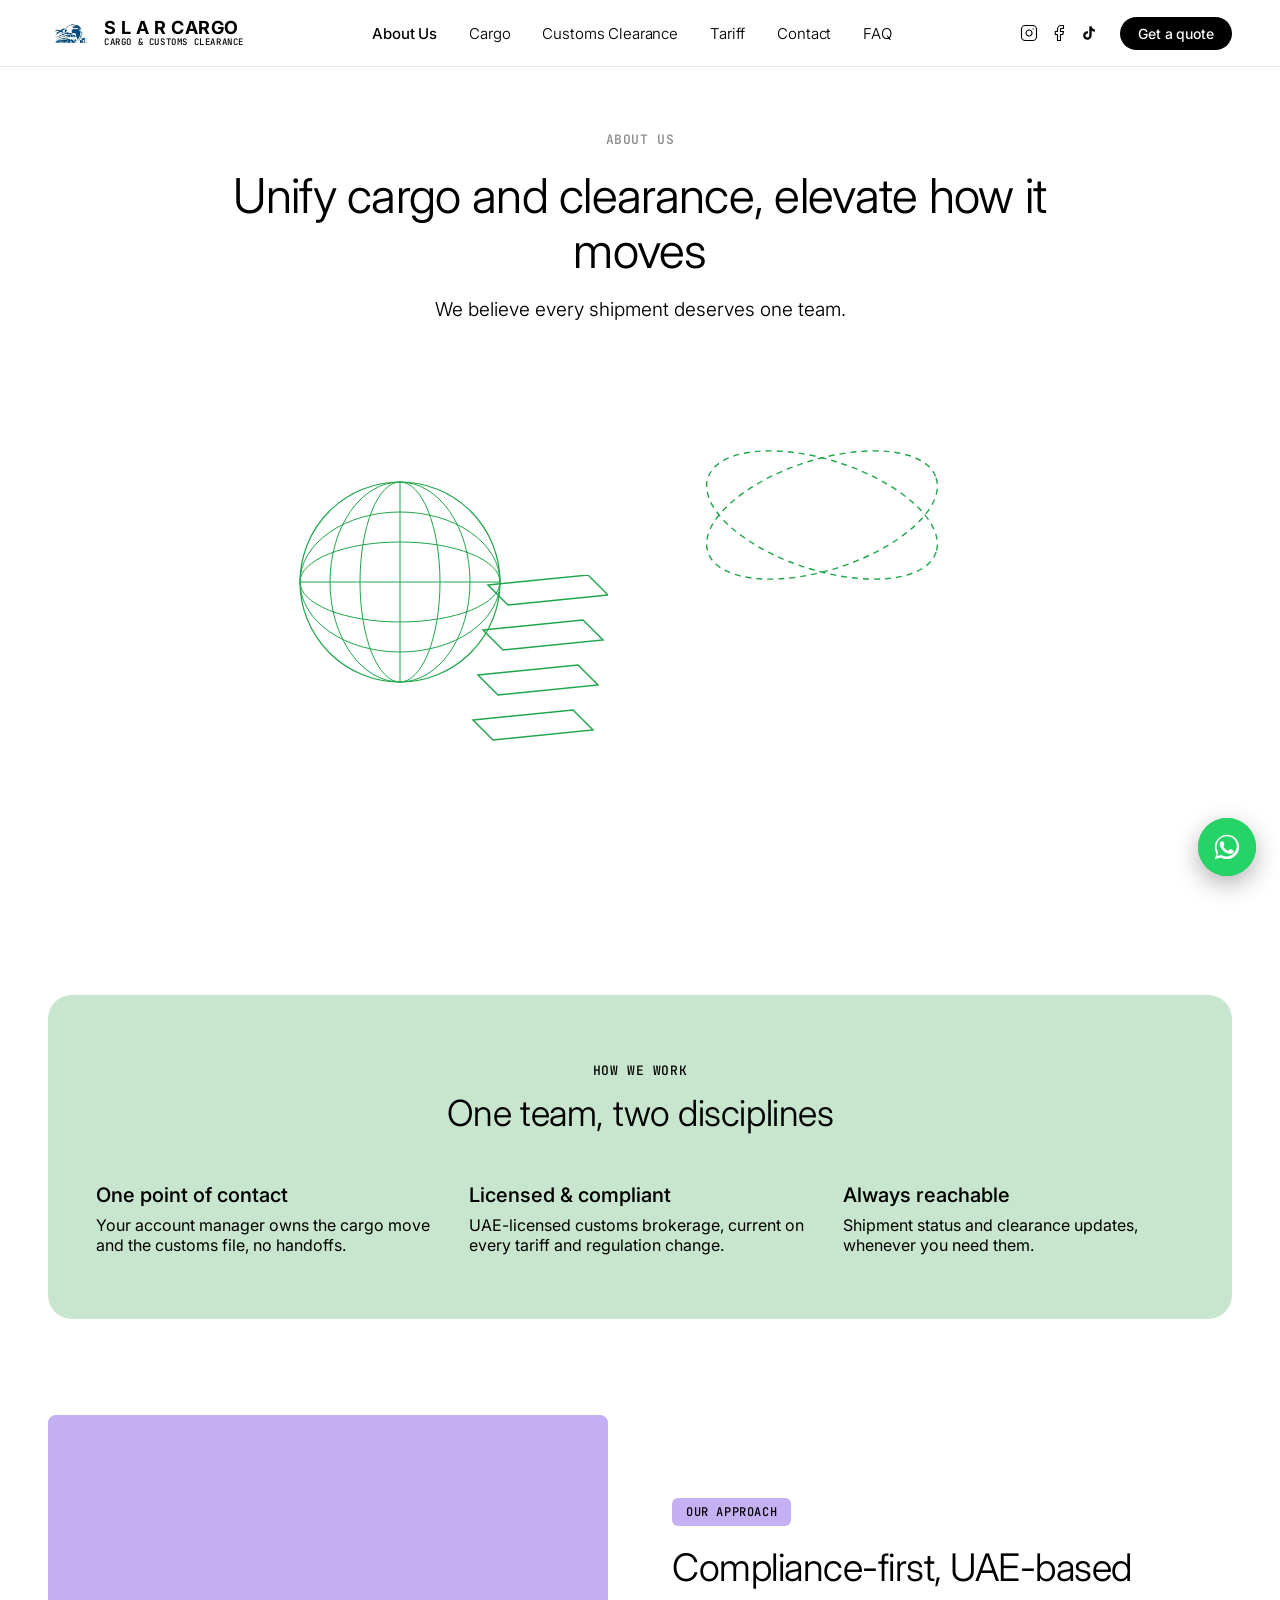
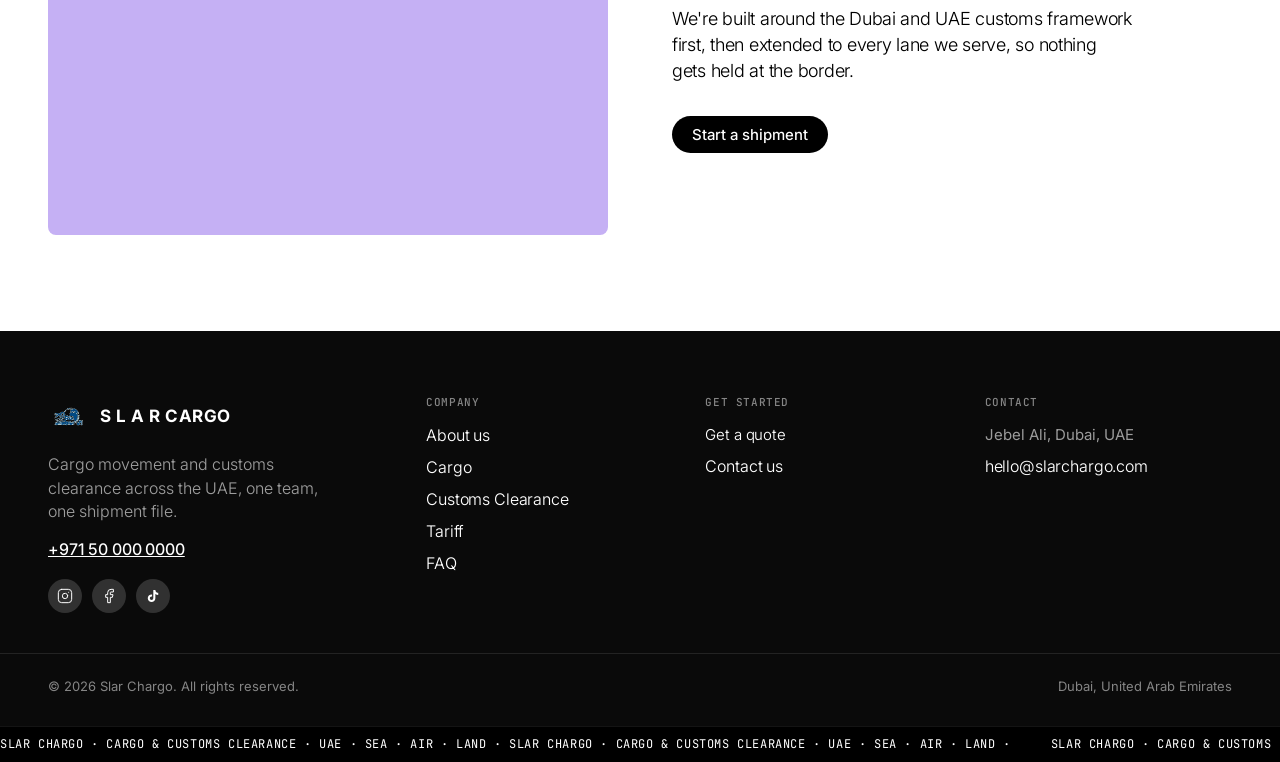
==== about.html @ 26d79491 "Slar Chargo — cargo & customs clearance site (Dubai, UAE) Static conversion of the Slar Chargo desig" ====
<!DOCTYPE html>
<html lang="en">
<head>
<meta charset="utf-8">
<meta name="viewport" content="width=device-width, initial-scale=1">
<meta http-equiv="X-UA-Compatible" content="IE=edge">

<title>About Slar Chargo | UAE Cargo &amp; Customs Clearance Company</title>
<meta name="description" content="Learn how Slar Chargo unifies cargo movement and customs clearance for shippers across Dubai and the UAE, with one point of contact for every shipment.">
<meta name="keywords" content="about Slar Chargo, UAE cargo company, Dubai customs clearance company, freight forwarder Dubai, logistics company UAE">
<meta name="author" content="Slar Chargo">
<meta name="robots" content="index, follow, max-image-preview:large, max-snippet:-1">
<meta name="googlebot" content="index, follow, max-image-preview:large">
<meta name="bingbot" content="index, follow">
<link rel="canonical" href="https://slarcargo.com/about.html">

<meta name="geo.region" content="AE-DU">
<meta name="geo.placename" content="Dubai, United Arab Emirates">
<meta name="theme-color" content="#ffffff">
<meta name="apple-mobile-web-app-title" content="Slar Chargo">
<meta name="format-detection" content="telephone=yes">

<meta property="og:site_name" content="Slar Chargo">
<meta property="og:type" content="website">
<meta property="og:title" content="About Slar Chargo | UAE Cargo &amp; Customs Clearance Company">
<meta property="og:description" content="One team, one shipment file: cargo movement and customs clearance across the UAE.">
<meta property="og:url" content="https://slarcargo.com/about.html">
<meta property="og:image" content="https://slarcargo.com/assets/slar-cargo-icon.png">
<meta name="twitter:card" content="summary_large_image">
<meta name="twitter:title" content="About Slar Chargo | UAE Cargo &amp; Customs Clearance">
<meta name="twitter:description" content="One team, one shipment file — cargo and customs clearance across the UAE.">
<meta name="twitter:image" content="https://slarcargo.com/assets/slar-cargo-icon.png">
<link rel="alternate" type="text/plain" href="https://slarcargo.com/llms.txt">

<link rel="icon" href="assets/slar-cargo-icon.png">
<link rel="apple-touch-icon" href="assets/slar-cargo-icon.png">
<link rel="manifest" href="site.webmanifest">

<link rel="preconnect" href="https://fonts.googleapis.com">
<link rel="preconnect" href="https://fonts.gstatic.com" crossorigin>
<link rel="stylesheet" href="https://fonts.googleapis.com/css2?family=Inter:wght@300..700&family=JetBrains+Mono:wght@400;500&display=swap">
<script src="https://unpkg.com/lucide@latest"></script>
<style>
  body { margin: 0; background: #ffffff; }
  @keyframes slar-marquee { from { transform: translateX(0); } to { transform: translateX(-50%); } }
  @keyframes slarWaPulse { 0% { transform: scale(1); opacity: 0.55; } 70% { transform: scale(1.9); opacity: 0; } 100% { opacity: 0; } }
  @keyframes slarWaBounce { 0%, 100% { transform: translateY(0); } 50% { transform: translateY(-6px); } }
</style>
<link rel="stylesheet" href="site.css">

<script type="application/ld+json">
{
  "@context": "https://schema.org",
  "@graph": [
    {
      "@type": "AboutPage",
      "@id": "https://slarcargo.com/about.html#about",
      "url": "https://slarcargo.com/about.html",
      "name": "About Slar Chargo",
      "about": { "@type": "Organization", "name": "Slar Chargo", "url": "https://slarcargo.com/" }
    },
    {
      "@type": "BreadcrumbList",
      "itemListElement": [
        { "@type": "ListItem", "position": 1, "name": "Home", "item": "https://slarcargo.com/" },
        { "@type": "ListItem", "position": 2, "name": "About", "item": "https://slarcargo.com/about.html" }
      ]
    }
  ]
}
</script>
</head>

<body>
<div class="sc-page" style="font-family:'Inter',system-ui,sans-serif;background:#ffffff;color:#000000">

  <!-- ===== NAV ===== -->
  <nav class="sc-nav" style="position:sticky;top:0;z-index:50;background:#ffffff;border-bottom:1px solid #e6e6e6;font-family:'Inter',system-ui,sans-serif;min-height:56px;display:flex;align-items:center">
    <div style="max-width:1280px;margin:0 auto;padding:10px 48px;width:100%;box-sizing:border-box;display:flex;align-items:center;justify-content:space-between;gap:24px;flex-wrap:wrap">
      <a href="index.html" class="sc-brand" style="display:flex;align-items:center;gap:10px;text-decoration:none;color:#000000">
        <img src="assets/slar-cargo-icon-transparent.png" alt="Slar Chargo" style="width:46px;height:46px;object-fit:contain;flex-shrink:0" />
        <div style="display:flex;flex-direction:column;line-height:1.1">
          <span style="font-size:18px;font-weight:700;letter-spacing:0.5px;color:#000000">S L A R CARGO</span>
          <span style="font-family:'JetBrains Mono',monospace;font-size:9px;font-weight:500;letter-spacing:0.6px;color:#000000;text-transform:uppercase">Cargo &amp; Customs Clearance</span>
        </div>
      </a>
      <button class="sc-nav-toggle" aria-label="Toggle menu" aria-expanded="false"><span></span><span></span><span></span></button>
      <div class="sc-nav-links" style="display:flex;align-items:center;gap:32px;flex-wrap:wrap">
        <a href="about.html" style="font-size:15px;font-weight:480;letter-spacing:-0.14px;color:#000000;text-decoration:none">About Us</a>
        <a href="cargo.html" style="font-size:15px;font-weight:330;letter-spacing:-0.14px;color:#000000;text-decoration:none">Cargo</a>
        <a href="customs-clearance.html" style="font-size:15px;font-weight:330;letter-spacing:-0.14px;color:#000000;text-decoration:none">Customs Clearance</a>
        <a href="tariff.html" style="font-size:15px;font-weight:330;letter-spacing:-0.14px;color:#000000;text-decoration:none">Tariff</a>
        <a href="contact.html" style="font-size:15px;font-weight:330;letter-spacing:-0.14px;color:#000000;text-decoration:none">Contact</a>
        <a href="faq.html" style="font-size:15px;font-weight:330;letter-spacing:-0.14px;color:#000000;text-decoration:none">FAQ</a>
      </div>
      <div class="sc-nav-actions" style="display:flex;align-items:center;gap:22px">
        <div style="display:flex;align-items:center;gap:12px">
          <a href="#" target="_blank" rel="noopener" aria-label="Instagram" style="color:#000000;display:flex"><svg width="18" height="18" viewBox="0 0 24 24" fill="none" stroke="currentColor" stroke-width="1.5" stroke-linecap="round" stroke-linejoin="round"><rect x="2" y="2" width="20" height="20" rx="5" ry="5"></rect><path d="M16 11.37A4 4 0 1 1 12.63 8 4 4 0 0 1 16 11.37z"></path><line x1="17.5" y1="6.5" x2="17.51" y2="6.5"></line></svg></a>
          <a href="#" target="_blank" rel="noopener" aria-label="Facebook" style="color:#000000;display:flex"><svg width="18" height="18" viewBox="0 0 24 24" fill="none" stroke="currentColor" stroke-width="1.5" stroke-linecap="round" stroke-linejoin="round"><path d="M18 2h-3a5 5 0 0 0-5 5v3H7v4h3v8h4v-8h3l1-4h-4V7a1 1 0 0 1 1-1h3z"></path></svg></a>
          <a href="#" target="_blank" rel="noopener" aria-label="TikTok" style="color:#000000;display:flex"><svg width="18" height="18" viewBox="0 0 24 24" fill="currentColor"><path d="M16.6 5.82s.51.5 0 0A4.278 4.278 0 0 1 15.54 3h-3.09v12.4a2.592 2.592 0 0 1-2.59 2.5c-1.42 0-2.6-1.16-2.6-2.6 0-1.72 1.66-3.01 3.37-2.48V9.66c-3.45-.46-6.47 2.22-6.47 5.64 0 3.33 2.76 5.7 5.69 5.7 3.14 0 5.69-2.55 5.69-5.7V9.01a7.35 7.35 0 0 0 4.3 1.38V7.3s-1.88.09-3.24-1.48z"></path></svg></a>
        </div>
        <a href="quote.html" style="display:inline-flex;align-items:center;background:#000000;color:#ffffff;padding:8px 18px;border-radius:50px;font-size:14px;font-weight:480;letter-spacing:-0.1px;text-decoration:none;white-space:nowrap">Get a quote</a>
      </div>
    </div>
  </nav>

  <!-- ===== INTRO ===== -->
  <section style="max-width:900px;margin:0 auto;padding:64px 30px 50px;text-align:center;position:relative;z-index:2">
    <div style="font-family:'JetBrains Mono',monospace;font-size:13px;font-weight:500;letter-spacing:0.6px;text-transform:uppercase;margin-bottom:20px;color:#8a8a8a">About us</div>
    <h1 style="font-size:48px;font-weight:340;line-height:1.15;letter-spacing:-0.7px;margin:0 0 20px">Unify cargo and clearance, elevate how it moves</h1>
    <p style="font-size:19px;font-weight:330;color:#000000;margin:0">We believe every shipment deserves one team.</p>
  </section>

  <!-- ===== DECORATIVE IMAGES ===== -->
  <section style="max-width:1280px;margin:0 auto;padding:24px 48px 140px;display:grid;grid-template-columns:1fr 1fr;gap:64px">
    <div style="position:relative;height:460px">
      <svg width="210" height="210" viewBox="0 0 210 210" style="position:absolute;top:82px;left:247px">
        <circle cx="105" cy="105" r="100" stroke="#1ea64a" stroke-width="1.2" fill="none"></circle>
        <ellipse cx="105" cy="105" rx="40" ry="100" stroke="#1ea64a" stroke-width="1" fill="none"></ellipse>
        <ellipse cx="105" cy="105" rx="70" ry="100" stroke="#1ea64a" stroke-width="1" fill="none"></ellipse>
        <ellipse cx="105" cy="105" rx="100" ry="40" stroke="#1ea64a" stroke-width="1" fill="none"></ellipse>
        <ellipse cx="105" cy="105" rx="100" ry="70" stroke="#1ea64a" stroke-width="1" fill="none"></ellipse>
        <line x1="5" y1="105" x2="205" y2="105" stroke="#1ea64a" stroke-width="1"></line>
        <line x1="105" y1="5" x2="105" y2="205" stroke="#1ea64a" stroke-width="1"></line>
      </svg>
      <svg width="140" height="220" viewBox="0 0 140 220" style="position:absolute;bottom:60px;right:0">
        <g stroke="#1ea64a" stroke-width="1.4" fill="none">
          <polygon points="20,10 120,0 140,20 40,30"></polygon>
          <polygon points="15,55 115,45 135,65 35,75"></polygon>
          <polygon points="10,100 110,90 130,110 30,120"></polygon>
          <polygon points="5,145 105,135 125,155 25,165"></polygon>
        </g>
      </svg>
      <div style="position:absolute;bottom:0;left:0;width:480px;height:320px;filter:drop-shadow(0 20px 40px rgba(0,0,0,0.12))">
        <img src="https://images.unsplash.com/photo-1521791136064-7986c2920216?w=1200&q=80&auto=format&fit=crop" onerror="this.style.display='none'" alt="Slar Chargo team reviewing documents" style="width:480px;height:320px;object-fit:cover;display:block;clip-path:path('M 40,0 L 310,0 L 310,46 A 14,14 0 0 1 324,60 L 386,60 A 14,14 0 0 1 400,74 L 400,126 A 14,14 0 0 1 414,140 L 480,140 L 480,280 A 40,40 0 0 1 440,320 L 40,320 A 40,40 0 0 1 0,280 L 0,40 A 40,40 0 0 1 40,0 Z')" />
      </div>
    </div>
    <div style="position:relative;height:460px">
      <svg width="260" height="200" viewBox="0 0 260 200" style="position:absolute;top:20px;left:20px">
        <ellipse cx="130" cy="100" rx="120" ry="55" stroke="#1ea64a" stroke-width="1.4" fill="none" transform="rotate(-18 130 100)" stroke-dasharray="6 5"></ellipse>
        <ellipse cx="130" cy="100" rx="120" ry="55" stroke="#1ea64a" stroke-width="1.4" fill="none" transform="rotate(18 130 100)" stroke-dasharray="6 5"></ellipse>
      </svg>
      <div style="position:absolute;bottom:0;right:0;width:460px;height:340px;filter:drop-shadow(0 20px 40px rgba(0,0,0,0.12))">
        <img src="https://images.unsplash.com/photo-1521737604893-d14cc237f11d?w=1200&q=80&auto=format&fit=crop" onerror="this.style.display='none'" alt="Broker and client reviewing shipment paperwork" style="width:460px;height:340px;object-fit:cover;display:block;clip-path:path('M 190,0 L 420,0 A 40,40 0 0 1 460,40 L 460,300 A 40,40 0 0 1 420,340 L 40,340 A 40,40 0 0 1 0,300 L 0,140 L 86,140 A 14,14 0 0 1 100,126 L 100,74 A 14,14 0 0 1 114,60 L 176,60 A 14,14 0 0 1 190,46 L 190,0 Z')" />
      </div>
    </div>
  </section>

  <!-- ===== HOW WE WORK ===== -->
  <section style="max-width:1280px;margin:0 auto;padding:0 48px 96px">
    <div style="background:#c8e6cd;border-radius:24px;padding:64px 48px">
      <div style="text-align:center;margin-bottom:48px">
        <span style="font-family:'JetBrains Mono',monospace;font-size:13px;font-weight:500;letter-spacing:0.6px;text-transform:uppercase">How we work</span>
        <h2 style="font-size:36px;font-weight:340;letter-spacing:-0.4px;margin:12px 0 0">One team, two disciplines</h2>
      </div>
      <div style="display:grid;grid-template-columns:repeat(3,1fr);gap:32px">
        <div>
          <i data-lucide="users" style="width:28px;height:28px;stroke-width:1.5;margin-bottom:16px"></i>
          <div style="font-size:20px;font-weight:540;margin-bottom:8px">One point of contact</div>
          <p style="font-size:16px;color:#000000;margin:0">Your account manager owns the cargo move and the customs file, no handoffs.</p>
        </div>
        <div>
          <i data-lucide="badge-check" style="width:28px;height:28px;stroke-width:1.5;margin-bottom:16px"></i>
          <div style="font-size:20px;font-weight:540;margin-bottom:8px">Licensed &amp; compliant</div>
          <p style="font-size:16px;color:#000000;margin:0">UAE-licensed customs brokerage, current on every tariff and regulation change.</p>
        </div>
        <div>
          <i data-lucide="clock" style="width:28px;height:28px;stroke-width:1.5;margin-bottom:16px"></i>
          <div style="font-size:20px;font-weight:540;margin-bottom:8px">Always reachable</div>
          <p style="font-size:16px;color:#000000;margin:0">Shipment status and clearance updates, whenever you need them.</p>
        </div>
      </div>
    </div>
  </section>

  <!-- ===== APPROACH ===== -->
  <section style="max-width:1280px;margin:0 auto;padding:0 48px 96px;display:grid;grid-template-columns:1fr 1fr;gap:64px;align-items:center">
    <div style="width:100%;height:420px;border-radius:8px;overflow:hidden;background:#c5b0f4"><img src="https://images.unsplash.com/photo-1573497620053-ea5300f94f21?w=1200&q=80&auto=format&fit=crop" onerror="this.style.display='none'" alt="Broker filing documents at customs" style="width:100%;height:100%;object-fit:cover;display:block" /></div>
    <div>
      <span style="display:inline-block;background:#c5b0f4;padding:6px 14px;border-radius:6px;font-family:'JetBrains Mono',monospace;font-size:12px;font-weight:500;letter-spacing:0.6px;text-transform:uppercase;margin-bottom:20px">Our approach</span>
      <h2 style="font-size:38px;font-weight:340;letter-spacing:-0.5px;line-height:1.15;margin:0 0 16px">Compliance-first, UAE-based</h2>
      <p style="font-size:18px;font-weight:320;line-height:1.45;letter-spacing:-0.26px;color:#000000;margin:0 0 32px;max-width:460px">We're built around the Dubai and UAE customs framework first, then extended to every lane we serve, so nothing gets held at the border.</p>
      <a href="quote.html" style="display:inline-block;background:#000000;color:#ffffff;padding:9px 20px;border-radius:50px;font-size:15px;font-weight:480;text-decoration:none">Start a shipment</a>
    </div>
  </section>

  <!-- ===== FOOTER ===== -->
  <footer style="font-family:'Inter',system-ui,sans-serif;background:#0a0a0a;color:#ffffff">
    <div style="max-width:1280px;margin:0 auto;padding:64px 48px 40px;display:grid;grid-template-columns:1.4fr 1fr 1fr 1fr;gap:32px">
      <div>
        <a href="index.html" style="display:flex;align-items:center;gap:10px;text-decoration:none;color:#ffffff;margin-bottom:16px">
          <img src="assets/slar-cargo-icon-transparent.png" alt="Slar Chargo" style="width:42px;height:42px;object-fit:contain;flex-shrink:0" />
          <span style="font-size:17px;font-weight:700;letter-spacing:0.5px">S L A R CARGO</span>
        </a>
        <p style="font-size:16px;font-weight:320;line-height:1.45;color:rgba(255,255,255,0.6);max-width:280px;margin:0 0 16px">Cargo movement and customs clearance across the UAE, one team, one shipment file.</p>
        <a href="https://wa.me/971500000000" style="font-size:16px;font-weight:480;letter-spacing:-0.14px;color:#ffffff;display:block;margin-bottom:20px">+971 50 000 0000</a>
        <div style="display:flex;align-items:center;gap:10px">
          <a href="#" target="_blank" rel="noopener" aria-label="Instagram" style="width:34px;height:34px;border-radius:9999px;background:rgba(255,255,255,0.16);display:flex;align-items:center;justify-content:center;color:#ffffff"><svg width="16" height="16" viewBox="0 0 24 24" fill="none" stroke="currentColor" stroke-width="1.5" stroke-linecap="round" stroke-linejoin="round"><rect x="2" y="2" width="20" height="20" rx="5" ry="5"></rect><path d="M16 11.37A4 4 0 1 1 12.63 8 4 4 0 0 1 16 11.37z"></path><line x1="17.5" y1="6.5" x2="17.51" y2="6.5"></line></svg></a>
          <a href="#" target="_blank" rel="noopener" aria-label="Facebook" style="width:34px;height:34px;border-radius:9999px;background:rgba(255,255,255,0.16);display:flex;align-items:center;justify-content:center;color:#ffffff"><svg width="16" height="16" viewBox="0 0 24 24" fill="none" stroke="currentColor" stroke-width="1.5" stroke-linecap="round" stroke-linejoin="round"><path d="M18 2h-3a5 5 0 0 0-5 5v3H7v4h3v8h4v-8h3l1-4h-4V7a1 1 0 0 1 1-1h3z"></path></svg></a>
          <a href="#" target="_blank" rel="noopener" aria-label="TikTok" style="width:34px;height:34px;border-radius:9999px;background:rgba(255,255,255,0.16);display:flex;align-items:center;justify-content:center;color:#ffffff"><svg width="16" height="16" viewBox="0 0 24 24" fill="currentColor"><path d="M16.6 5.82s.51.5 0 0A4.278 4.278 0 0 1 15.54 3h-3.09v12.4a2.592 2.592 0 0 1-2.59 2.5c-1.42 0-2.6-1.16-2.6-2.6 0-1.72 1.66-3.01 3.37-2.48V9.66c-3.45-.46-6.47 2.22-6.47 5.64 0 3.33 2.76 5.7 5.69 5.7 3.14 0 5.69-2.55 5.69-5.7V9.01a7.35 7.35 0 0 0 4.3 1.38V7.3s-1.88.09-3.24-1.48z"></path></svg></a>
        </div>
      </div>
      <div>
        <div style="font-family:'JetBrains Mono',monospace;font-size:11px;font-weight:500;letter-spacing:0.6px;text-transform:uppercase;color:rgba(255,255,255,0.5);margin-bottom:16px">Company</div>
        <div style="display:flex;flex-direction:column;gap:12px">
          <a href="about.html" style="font-size:16px;font-weight:330;letter-spacing:-0.14px;color:#ffffff;text-decoration:none">About us</a>
          <a href="cargo.html" style="font-size:16px;font-weight:330;letter-spacing:-0.14px;color:#ffffff;text-decoration:none">Cargo</a>
          <a href="customs-clearance.html" style="font-size:16px;font-weight:330;letter-spacing:-0.14px;color:#ffffff;text-decoration:none">Customs Clearance</a>
          <a href="tariff.html" style="font-size:16px;font-weight:330;letter-spacing:-0.14px;color:#ffffff;text-decoration:none">Tariff</a>
          <a href="faq.html" style="font-size:16px;font-weight:330;letter-spacing:-0.14px;color:#ffffff;text-decoration:none">FAQ</a>
        </div>
      </div>
      <div>
        <div style="font-family:'JetBrains Mono',monospace;font-size:11px;font-weight:500;letter-spacing:0.6px;text-transform:uppercase;color:rgba(255,255,255,0.5);margin-bottom:16px">Get started</div>
        <div style="display:flex;flex-direction:column;gap:12px">
          <a href="quote.html" style="font-size:15px;font-weight:330;letter-spacing:-0.14px;color:#ffffff;text-decoration:none">Get a quote</a>
          <a href="contact.html" style="font-size:16px;font-weight:330;letter-spacing:-0.14px;color:#ffffff;text-decoration:none">Contact us</a>
        </div>
      </div>
      <div>
        <div style="font-family:'JetBrains Mono',monospace;font-size:11px;font-weight:500;letter-spacing:0.6px;text-transform:uppercase;color:rgba(255,255,255,0.5);margin-bottom:16px">Contact</div>
        <div style="display:flex;flex-direction:column;gap:12px">
          <span style="font-size:15px;color:rgba(255,255,255,0.6)">Jebel Ali, Dubai, UAE</span>
          <a href="mailto:hello@slarchargo.com" style="font-size:16px;font-weight:330;letter-spacing:-0.14px;color:#ffffff;text-decoration:none">hello@slarchargo.com</a>
        </div>
      </div>
    </div>
    <div style="max-width:1280px;margin:0 auto;padding:0 48px 32px;display:flex;justify-content:space-between;border-top:1px solid rgba(255,255,255,0.1);padding-top:24px">
      <span style="font-size:13px;color:rgba(255,255,255,0.5)">© 2026 Slar Chargo. All rights reserved.</span>
      <span style="font-size:13px;color:rgba(255,255,255,0.5)">Dubai, United Arab Emirates</span>
    </div>
    <div style="background:#000000;height:36px;display:flex;align-items:center;overflow:hidden;white-space:nowrap;border-top:1px solid rgba(255,255,255,0.08)">
      <div style="display:flex;animation:slar-marquee 22s linear infinite;flex-shrink:0">
        <span style="font-family:'JetBrains Mono',monospace;font-size:12px;letter-spacing:0.6px;color:#ffffff;text-transform:uppercase;padding-right:40px">SLAR CHARGO · CARGO &amp; CUSTOMS CLEARANCE · UAE · SEA · AIR · LAND · SLAR CHARGO · CARGO &amp; CUSTOMS CLEARANCE · UAE · SEA · AIR · LAND ·</span>
        <span style="font-family:'JetBrains Mono',monospace;font-size:12px;letter-spacing:0.6px;color:#ffffff;text-transform:uppercase;padding-right:40px">SLAR CHARGO · CARGO &amp; CUSTOMS CLEARANCE · UAE · SEA · AIR · LAND · SLAR CHARGO · CARGO &amp; CUSTOMS CLEARANCE · UAE · SEA · AIR · LAND ·</span>
      </div>
    </div>
  </footer>

  <!-- ===== WHATSAPP FLOAT ===== -->
  <div style="position:fixed;bottom:24px;right:24px;width:58px;height:58px;z-index:999;animation:slarWaBounce 2.6s ease-in-out infinite">
    <div style="position:absolute;inset:0;border-radius:9999px;background:#25D366;animation:slarWaPulse 2.2s ease-out infinite;pointer-events:none"></div>
    <a href="https://wa.me/971500000000" target="_blank" rel="noopener" aria-label="Chat on WhatsApp" style="position:relative;width:58px;height:58px;border-radius:9999px;background:#25D366;display:flex;align-items:center;justify-content:center;box-shadow:0 8px 24px rgba(0,0,0,0.3);text-decoration:none">
      <svg width="30" height="30" viewBox="0 0 32 32" fill="none">
        <path d="M16 3C9 3 3 9 3 16c0 2.5.7 4.8 1.9 6.8L3 29l6.4-1.8c1.9 1.1 4.1 1.7 6.6 1.7 7 0 13-6 13-13S23 3 16 3z" fill="#ffffff"></path>
        <path d="M16 4.4C9.9 4.4 4.9 9.4 4.9 15.6c0 2.2.6 4.2 1.7 6l-1.1 4 4.1-1.1c1.7 1 3.7 1.5 5.7 1.5 6.1 0 11.1-5 11.1-11.1S22.1 4.4 16 4.4z" fill="#25D366"></path>
        <path d="M12 10.4c-.3-.6-.6-.6-.9-.6h-.7c-.3 0-.7.1-1 .5-.3.4-1.3 1.2-1.3 3s1.3 3.5 1.5 3.7c.2.2 2.5 4 6.3 5.4 3.1 1.2 3.8 1 4.4.9.7-.1 2.2-.9 2.5-1.7.3-.9.3-1.6.2-1.7-.1-.2-.3-.3-.7-.5-.4-.2-2.2-1.1-2.5-1.2-.3-.1-.6-.2-.8.2-.2.4-.9 1.2-1.1 1.4-.2.2-.4.3-.8.1-.4-.2-1.5-.6-2.9-1.8-1.1-1-1.8-2.2-2-2.6-.2-.4 0-.6.2-.8.2-.2.4-.4.5-.7.2-.2.2-.4.3-.6.1-.2 0-.5 0-.7-.1-.2-.8-2-1.2-2.7z" fill="#ffffff"></path>
      </svg>
    </a>
  </div>

</div>
<script src="app.js" defer></script>
</body>
</html>
---- site.css ----
/* =============================================================
   Slar Chargo — site.css
   Base reset + responsive layer for the design pages.
   The pages keep their original inline styles for pixel fidelity;
   these rules add mobile responsiveness + the mobile nav on top.
   ============================================================= */

* { box-sizing: border-box; }
html { scroll-behavior: smooth; -webkit-text-size-adjust: 100%; }
body { margin: 0; overflow-x: hidden; }
img { max-width: 100%; }
a { -webkit-tap-highlight-color: transparent; }

/* ---- Mobile nav toggle (hidden on desktop) ---- */
.sc-nav-toggle {
  display: none;
  flex-direction: column;
  justify-content: center;
  gap: 5px;
  width: 42px; height: 40px;
  background: none; border: 0; cursor: pointer; padding: 8px;
}
.sc-nav-toggle span {
  display: block; width: 24px; height: 2px; background: #000;
  border-radius: 2px; transition: transform .25s ease, opacity .25s ease;
}
.sc-nav.open .sc-nav-toggle span:nth-child(1) { transform: translateY(7px) rotate(45deg); }
.sc-nav.open .sc-nav-toggle span:nth-child(2) { opacity: 0; }
.sc-nav.open .sc-nav-toggle span:nth-child(3) { transform: translateY(-7px) rotate(-45deg); }

/* =============================================================
   Tablet / mobile
   ============================================================= */
@media (max-width: 960px) {
  /* Any two-column (or multi-column) inline grid collapses to one column */
  .sc-page [style*="grid-template-columns"] { grid-template-columns: 1fr !important; }

  /* Trim the wide 48px gutters used throughout the design */
  .sc-page section,
  .sc-page > section,
  .sc-page footer > div,
  .sc-nav > div {
    padding-left: 22px !important;
    padding-right: 22px !important;
  }

  /* Large display type scales down */
  .sc-page h1 { font-size: clamp(30px, 8vw, 46px) !important; line-height: 1.08 !important; }
  .sc-page h2 { font-size: clamp(24px, 6vw, 34px) !important; }

  /* Reduce big vertical section padding a touch */
  .sc-page section[style*="88px"],
  .sc-page section[style*="96px"] { padding-top: 56px !important; padding-bottom: 56px !important; }
}

/* ---- Mobile navigation ---- */
@media (max-width: 960px) {
  .sc-nav-toggle { display: flex; order: 2; }

  .sc-nav > div { flex-wrap: wrap; }

  .sc-nav .sc-nav-links,
  .sc-nav .sc-nav-actions {
    display: none !important;
    width: 100%;
    flex-basis: 100%;
    order: 3;
  }
  .sc-nav.open .sc-nav-links,
  .sc-nav.open .sc-nav-actions {
    display: flex !important;
    flex-direction: column;
    align-items: flex-start;
    gap: 16px !important;
  }
  .sc-nav.open .sc-nav-links { margin-top: 14px; }
  .sc-nav.open .sc-nav-actions {
    margin-top: 4px;
    padding-top: 16px;
    border-top: 1px solid #eee;
    flex-direction: row !important;
    align-items: center;
    flex-wrap: wrap;
  }
}

/* Slider images stack cleanly on very small screens */
@media (max-width: 560px) {
  .sc-page [style*="height:460px"],
  .sc-page [style*="height:420px"] { height: auto !important; min-height: 300px !important; }
}

@media (prefers-reduced-motion: reduce) {
  * { animation: none !important; scroll-behavior: auto !important; }
}
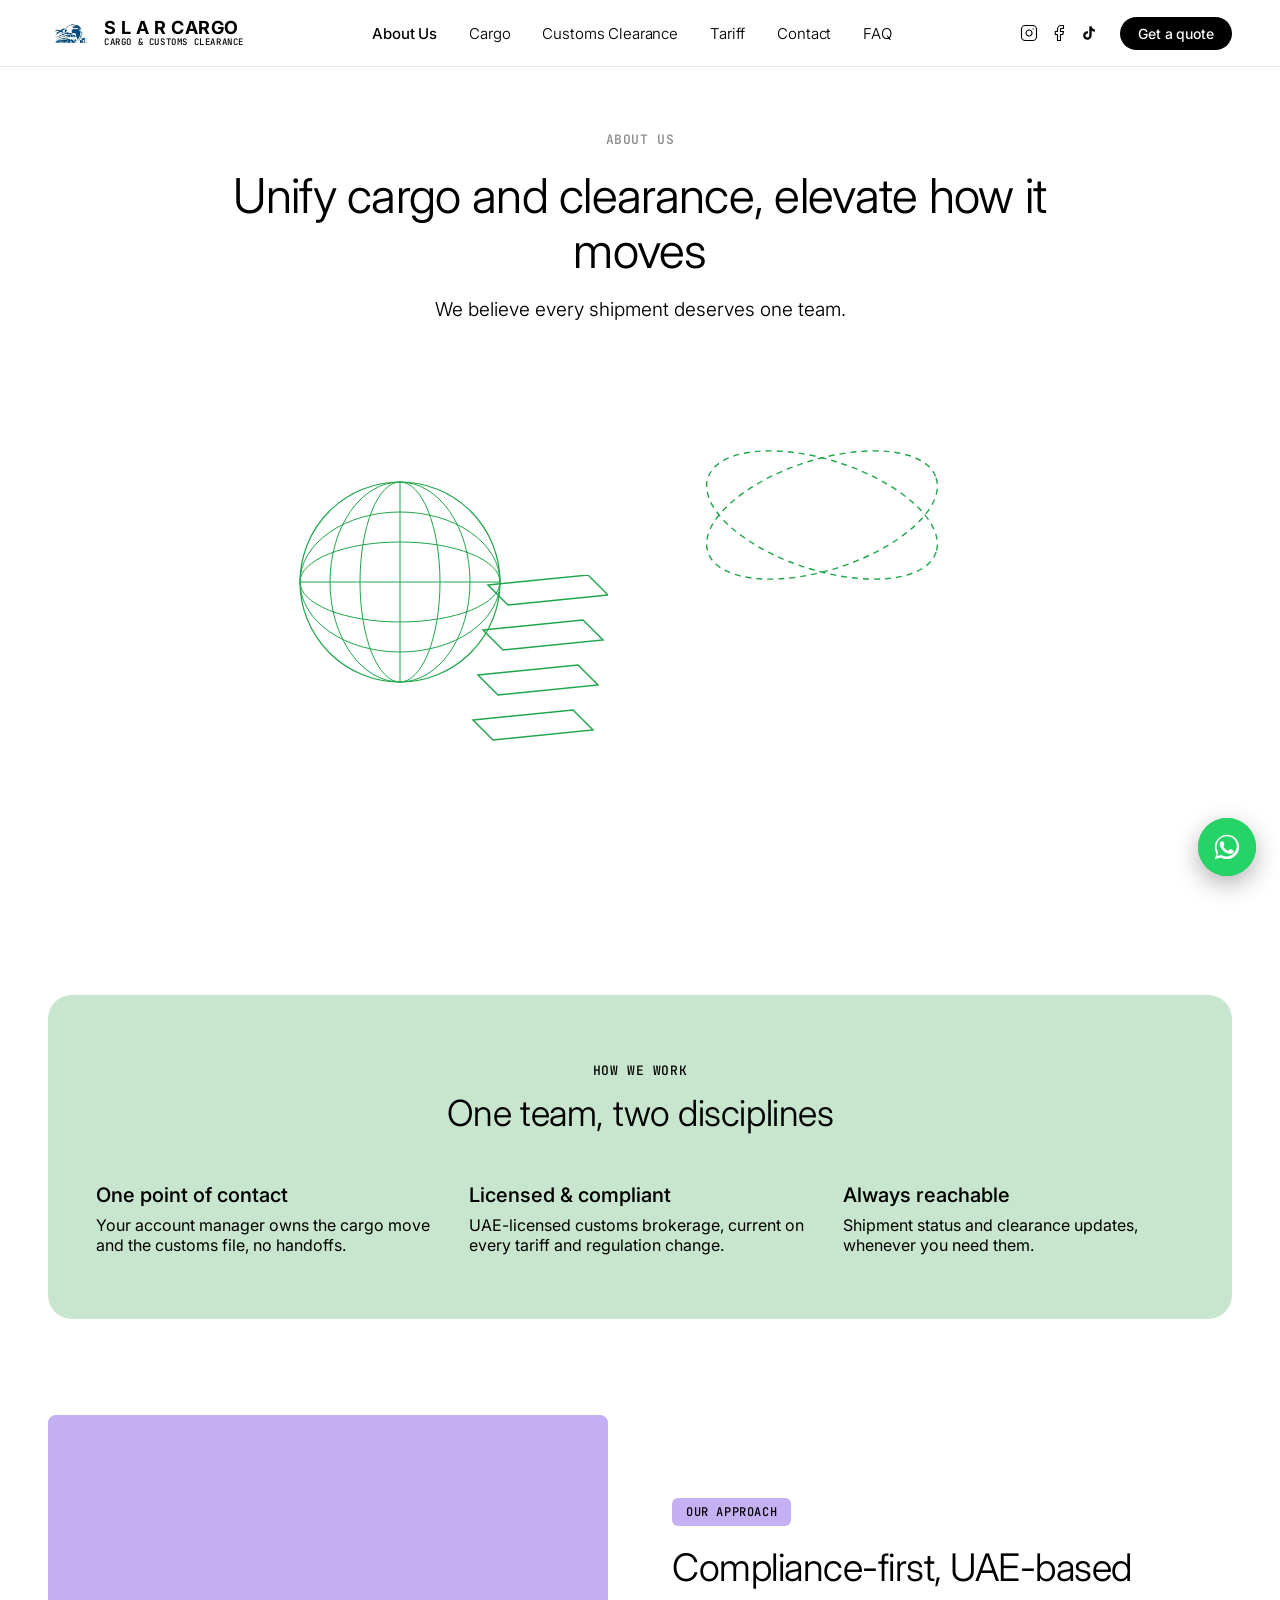
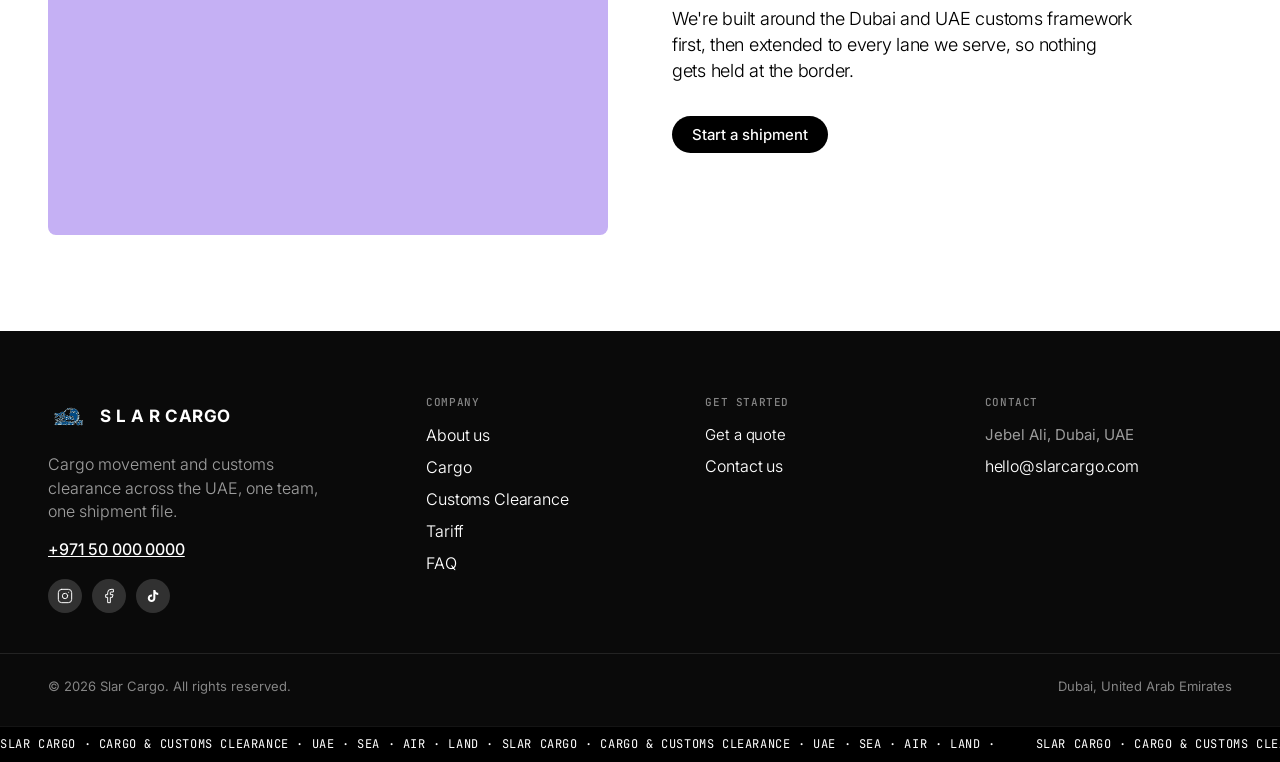
==== commit 7ac5da89: "Align brand to Slar Cargo / slarcargo.com Co-Authored-By: Claude Opus 4.8 <noreply@anthropic.com>" ====
--- a/about.html
+++ b/about.html
@@ -5,10 +5,10 @@
 <meta name="viewport" content="width=device-width, initial-scale=1">
 <meta http-equiv="X-UA-Compatible" content="IE=edge">
 
-<title>About Slar Chargo | UAE Cargo &amp; Customs Clearance Company</title>
-<meta name="description" content="Learn how Slar Chargo unifies cargo movement and customs clearance for shippers across Dubai and the UAE, with one point of contact for every shipment.">
-<meta name="keywords" content="about Slar Chargo, UAE cargo company, Dubai customs clearance company, freight forwarder Dubai, logistics company UAE">
-<meta name="author" content="Slar Chargo">
+<title>About Slar Cargo | UAE Cargo &amp; Customs Clearance Company</title>
+<meta name="description" content="Learn how Slar Cargo unifies cargo movement and customs clearance for shippers across Dubai and the UAE, with one point of contact for every shipment.">
+<meta name="keywords" content="about Slar Cargo, UAE cargo company, Dubai customs clearance company, freight forwarder Dubai, logistics company UAE">
+<meta name="author" content="Slar Cargo">
 <meta name="robots" content="index, follow, max-image-preview:large, max-snippet:-1">
 <meta name="googlebot" content="index, follow, max-image-preview:large">
 <meta name="bingbot" content="index, follow">
@@ -17,17 +17,17 @@
 <meta name="geo.region" content="AE-DU">
 <meta name="geo.placename" content="Dubai, United Arab Emirates">
 <meta name="theme-color" content="#ffffff">
-<meta name="apple-mobile-web-app-title" content="Slar Chargo">
+<meta name="apple-mobile-web-app-title" content="Slar Cargo">
 <meta name="format-detection" content="telephone=yes">
 
-<meta property="og:site_name" content="Slar Chargo">
+<meta property="og:site_name" content="Slar Cargo">
 <meta property="og:type" content="website">
-<meta property="og:title" content="About Slar Chargo | UAE Cargo &amp; Customs Clearance Company">
+<meta property="og:title" content="About Slar Cargo | UAE Cargo &amp; Customs Clearance Company">
 <meta property="og:description" content="One team, one shipment file: cargo movement and customs clearance across the UAE.">
 <meta property="og:url" content="https://slarcargo.com/about.html">
 <meta property="og:image" content="https://slarcargo.com/assets/slar-cargo-icon.png">
 <meta name="twitter:card" content="summary_large_image">
-<meta name="twitter:title" content="About Slar Chargo | UAE Cargo &amp; Customs Clearance">
+<meta name="twitter:title" content="About Slar Cargo | UAE Cargo &amp; Customs Clearance">
 <meta name="twitter:description" content="One team, one shipment file — cargo and customs clearance across the UAE.">
 <meta name="twitter:image" content="https://slarcargo.com/assets/slar-cargo-icon.png">
 <link rel="alternate" type="text/plain" href="https://slarcargo.com/llms.txt">
@@ -56,8 +56,8 @@
       "@type": "AboutPage",
       "@id": "https://slarcargo.com/about.html#about",
       "url": "https://slarcargo.com/about.html",
-      "name": "About Slar Chargo",
-      "about": { "@type": "Organization", "name": "Slar Chargo", "url": "https://slarcargo.com/" }
+      "name": "About Slar Cargo",
+      "about": { "@type": "Organization", "name": "Slar Cargo", "url": "https://slarcargo.com/" }
     },
     {
       "@type": "BreadcrumbList",
@@ -78,7 +78,7 @@
   <nav class="sc-nav" style="position:sticky;top:0;z-index:50;background:#ffffff;border-bottom:1px solid #e6e6e6;font-family:'Inter',system-ui,sans-serif;min-height:56px;display:flex;align-items:center">
     <div style="max-width:1280px;margin:0 auto;padding:10px 48px;width:100%;box-sizing:border-box;display:flex;align-items:center;justify-content:space-between;gap:24px;flex-wrap:wrap">
       <a href="index.html" class="sc-brand" style="display:flex;align-items:center;gap:10px;text-decoration:none;color:#000000">
-        <img src="assets/slar-cargo-icon-transparent.png" alt="Slar Chargo" style="width:46px;height:46px;object-fit:contain;flex-shrink:0" />
+        <img src="assets/slar-cargo-icon-transparent.png" alt="Slar Cargo" style="width:46px;height:46px;object-fit:contain;flex-shrink:0" />
         <div style="display:flex;flex-direction:column;line-height:1.1">
           <span style="font-size:18px;font-weight:700;letter-spacing:0.5px;color:#000000">S L A R CARGO</span>
           <span style="font-family:'JetBrains Mono',monospace;font-size:9px;font-weight:500;letter-spacing:0.6px;color:#000000;text-transform:uppercase">Cargo &amp; Customs Clearance</span>
@@ -132,7 +132,7 @@
         </g>
       </svg>
       <div style="position:absolute;bottom:0;left:0;width:480px;height:320px;filter:drop-shadow(0 20px 40px rgba(0,0,0,0.12))">
-        <img src="https://images.unsplash.com/photo-1521791136064-7986c2920216?w=1200&q=80&auto=format&fit=crop" onerror="this.style.display='none'" alt="Slar Chargo team reviewing documents" style="width:480px;height:320px;object-fit:cover;display:block;clip-path:path('M 40,0 L 310,0 L 310,46 A 14,14 0 0 1 324,60 L 386,60 A 14,14 0 0 1 400,74 L 400,126 A 14,14 0 0 1 414,140 L 480,140 L 480,280 A 40,40 0 0 1 440,320 L 40,320 A 40,40 0 0 1 0,280 L 0,40 A 40,40 0 0 1 40,0 Z')" />
+        <img src="https://images.unsplash.com/photo-1521791136064-7986c2920216?w=1200&q=80&auto=format&fit=crop" onerror="this.style.display='none'" alt="Slar Cargo team reviewing documents" style="width:480px;height:320px;object-fit:cover;display:block;clip-path:path('M 40,0 L 310,0 L 310,46 A 14,14 0 0 1 324,60 L 386,60 A 14,14 0 0 1 400,74 L 400,126 A 14,14 0 0 1 414,140 L 480,140 L 480,280 A 40,40 0 0 1 440,320 L 40,320 A 40,40 0 0 1 0,280 L 0,40 A 40,40 0 0 1 40,0 Z')" />
       </div>
     </div>
     <div style="position:relative;height:460px">
@@ -189,7 +189,7 @@
     <div style="max-width:1280px;margin:0 auto;padding:64px 48px 40px;display:grid;grid-template-columns:1.4fr 1fr 1fr 1fr;gap:32px">
       <div>
         <a href="index.html" style="display:flex;align-items:center;gap:10px;text-decoration:none;color:#ffffff;margin-bottom:16px">
-          <img src="assets/slar-cargo-icon-transparent.png" alt="Slar Chargo" style="width:42px;height:42px;object-fit:contain;flex-shrink:0" />
+          <img src="assets/slar-cargo-icon-transparent.png" alt="Slar Cargo" style="width:42px;height:42px;object-fit:contain;flex-shrink:0" />
           <span style="font-size:17px;font-weight:700;letter-spacing:0.5px">S L A R CARGO</span>
         </a>
         <p style="font-size:16px;font-weight:320;line-height:1.45;color:rgba(255,255,255,0.6);max-width:280px;margin:0 0 16px">Cargo movement and customs clearance across the UAE, one team, one shipment file.</p>
@@ -221,18 +221,18 @@
         <div style="font-family:'JetBrains Mono',monospace;font-size:11px;font-weight:500;letter-spacing:0.6px;text-transform:uppercase;color:rgba(255,255,255,0.5);margin-bottom:16px">Contact</div>
         <div style="display:flex;flex-direction:column;gap:12px">
           <span style="font-size:15px;color:rgba(255,255,255,0.6)">Jebel Ali, Dubai, UAE</span>
-          <a href="mailto:hello@slarchargo.com" style="font-size:16px;font-weight:330;letter-spacing:-0.14px;color:#ffffff;text-decoration:none">hello@slarchargo.com</a>
+          <a href="mailto:hello@slarcargo.com" style="font-size:16px;font-weight:330;letter-spacing:-0.14px;color:#ffffff;text-decoration:none">hello@slarcargo.com</a>
         </div>
       </div>
     </div>
     <div style="max-width:1280px;margin:0 auto;padding:0 48px 32px;display:flex;justify-content:space-between;border-top:1px solid rgba(255,255,255,0.1);padding-top:24px">
-      <span style="font-size:13px;color:rgba(255,255,255,0.5)">© 2026 Slar Chargo. All rights reserved.</span>
+      <span style="font-size:13px;color:rgba(255,255,255,0.5)">© 2026 Slar Cargo. All rights reserved.</span>
       <span style="font-size:13px;color:rgba(255,255,255,0.5)">Dubai, United Arab Emirates</span>
     </div>
     <div style="background:#000000;height:36px;display:flex;align-items:center;overflow:hidden;white-space:nowrap;border-top:1px solid rgba(255,255,255,0.08)">
       <div style="display:flex;animation:slar-marquee 22s linear infinite;flex-shrink:0">
-        <span style="font-family:'JetBrains Mono',monospace;font-size:12px;letter-spacing:0.6px;color:#ffffff;text-transform:uppercase;padding-right:40px">SLAR CHARGO · CARGO &amp; CUSTOMS CLEARANCE · UAE · SEA · AIR · LAND · SLAR CHARGO · CARGO &amp; CUSTOMS CLEARANCE · UAE · SEA · AIR · LAND ·</span>
-        <span style="font-family:'JetBrains Mono',monospace;font-size:12px;letter-spacing:0.6px;color:#ffffff;text-transform:uppercase;padding-right:40px">SLAR CHARGO · CARGO &amp; CUSTOMS CLEARANCE · UAE · SEA · AIR · LAND · SLAR CHARGO · CARGO &amp; CUSTOMS CLEARANCE · UAE · SEA · AIR · LAND ·</span>
+        <span style="font-family:'JetBrains Mono',monospace;font-size:12px;letter-spacing:0.6px;color:#ffffff;text-transform:uppercase;padding-right:40px">SLAR CARGO · CARGO &amp; CUSTOMS CLEARANCE · UAE · SEA · AIR · LAND · SLAR CARGO · CARGO &amp; CUSTOMS CLEARANCE · UAE · SEA · AIR · LAND ·</span>
+        <span style="font-family:'JetBrains Mono',monospace;font-size:12px;letter-spacing:0.6px;color:#ffffff;text-transform:uppercase;padding-right:40px">SLAR CARGO · CARGO &amp; CUSTOMS CLEARANCE · UAE · SEA · AIR · LAND · SLAR CARGO · CARGO &amp; CUSTOMS CLEARANCE · UAE · SEA · AIR · LAND ·</span>
       </div>
     </div>
   </footer>
